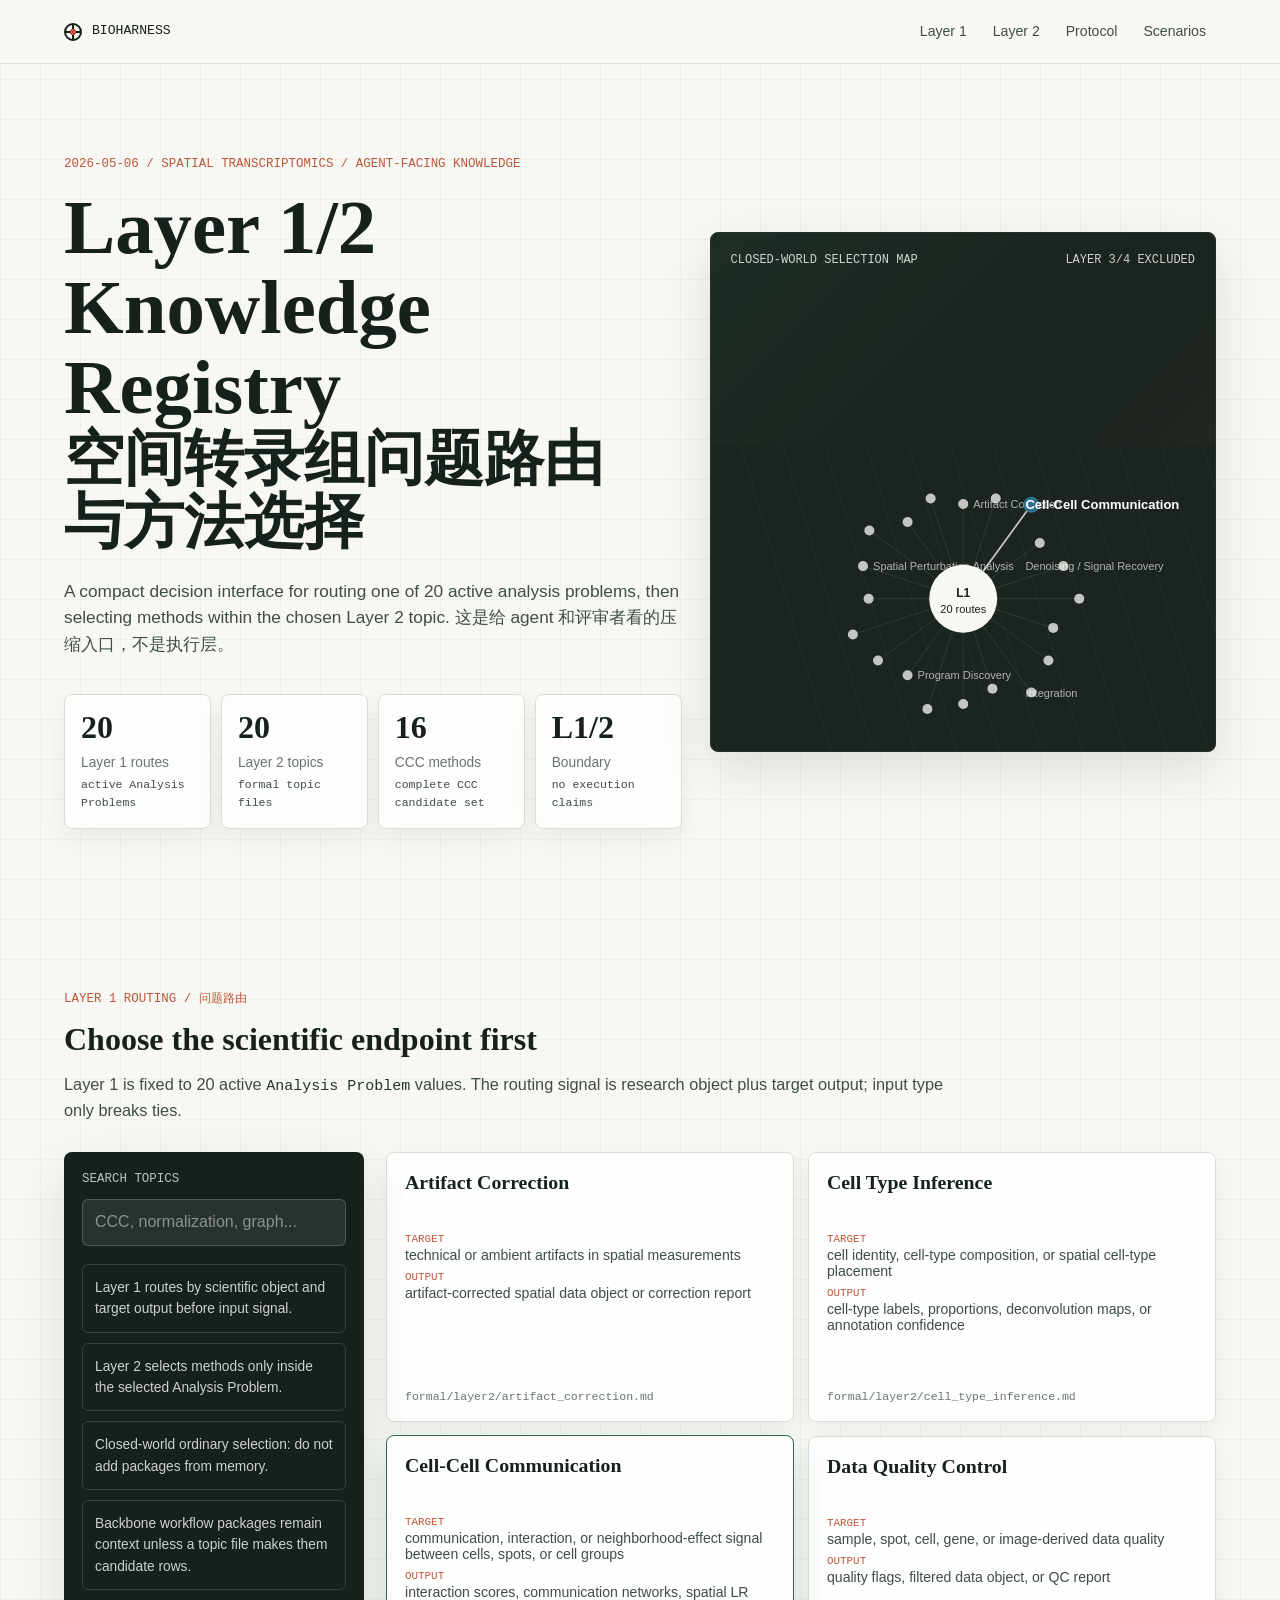
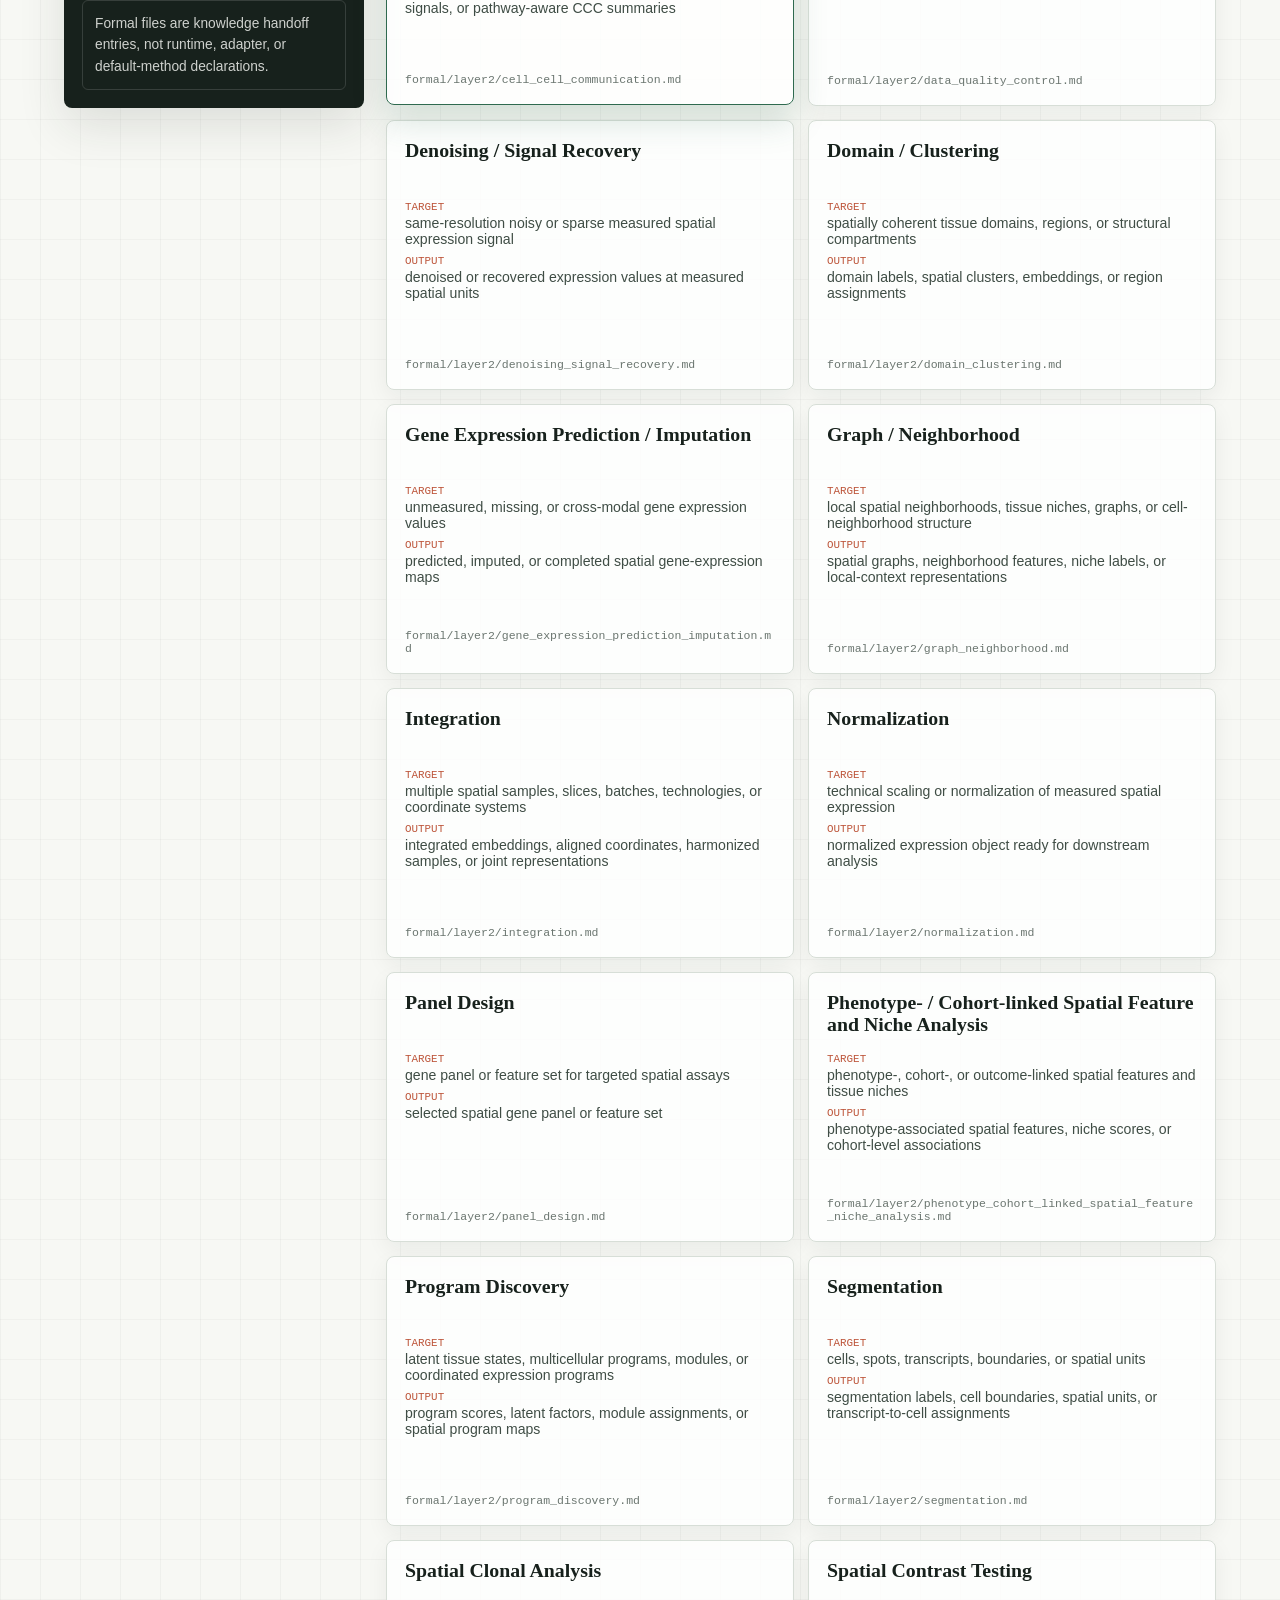
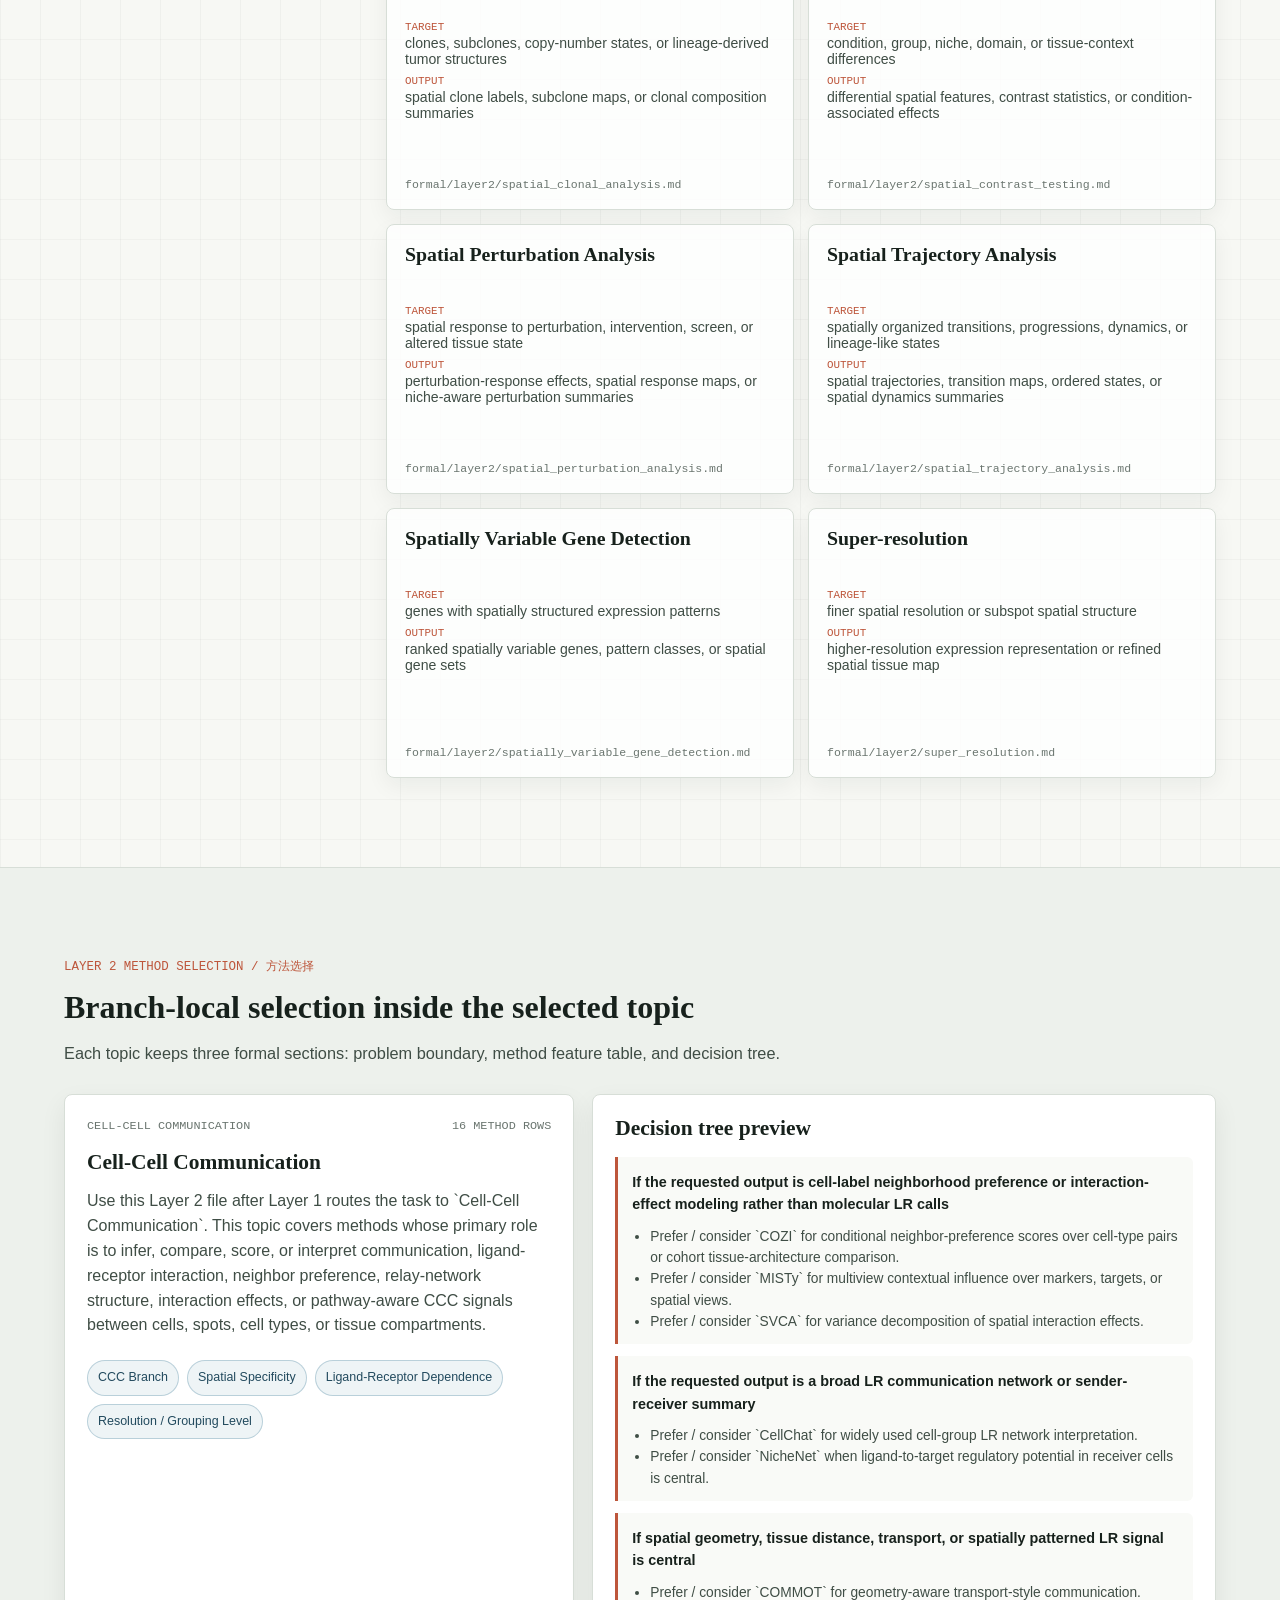
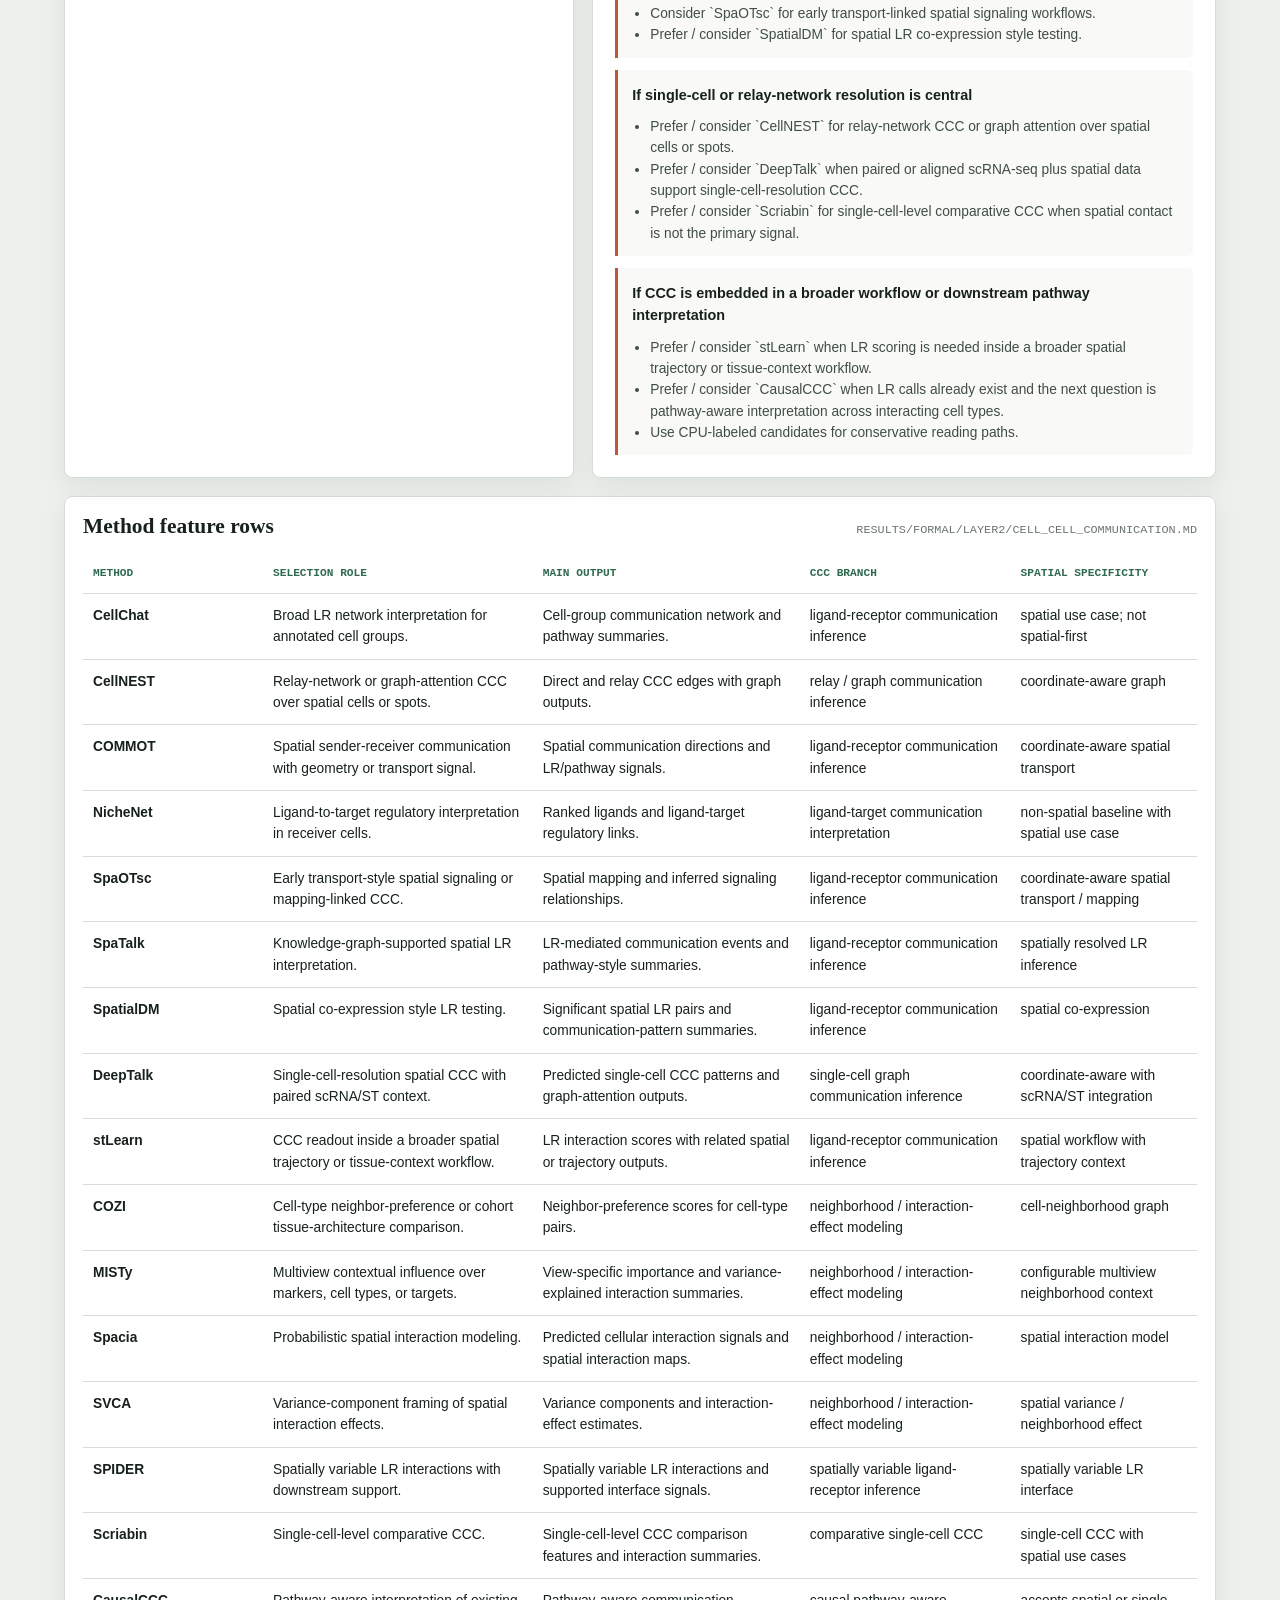
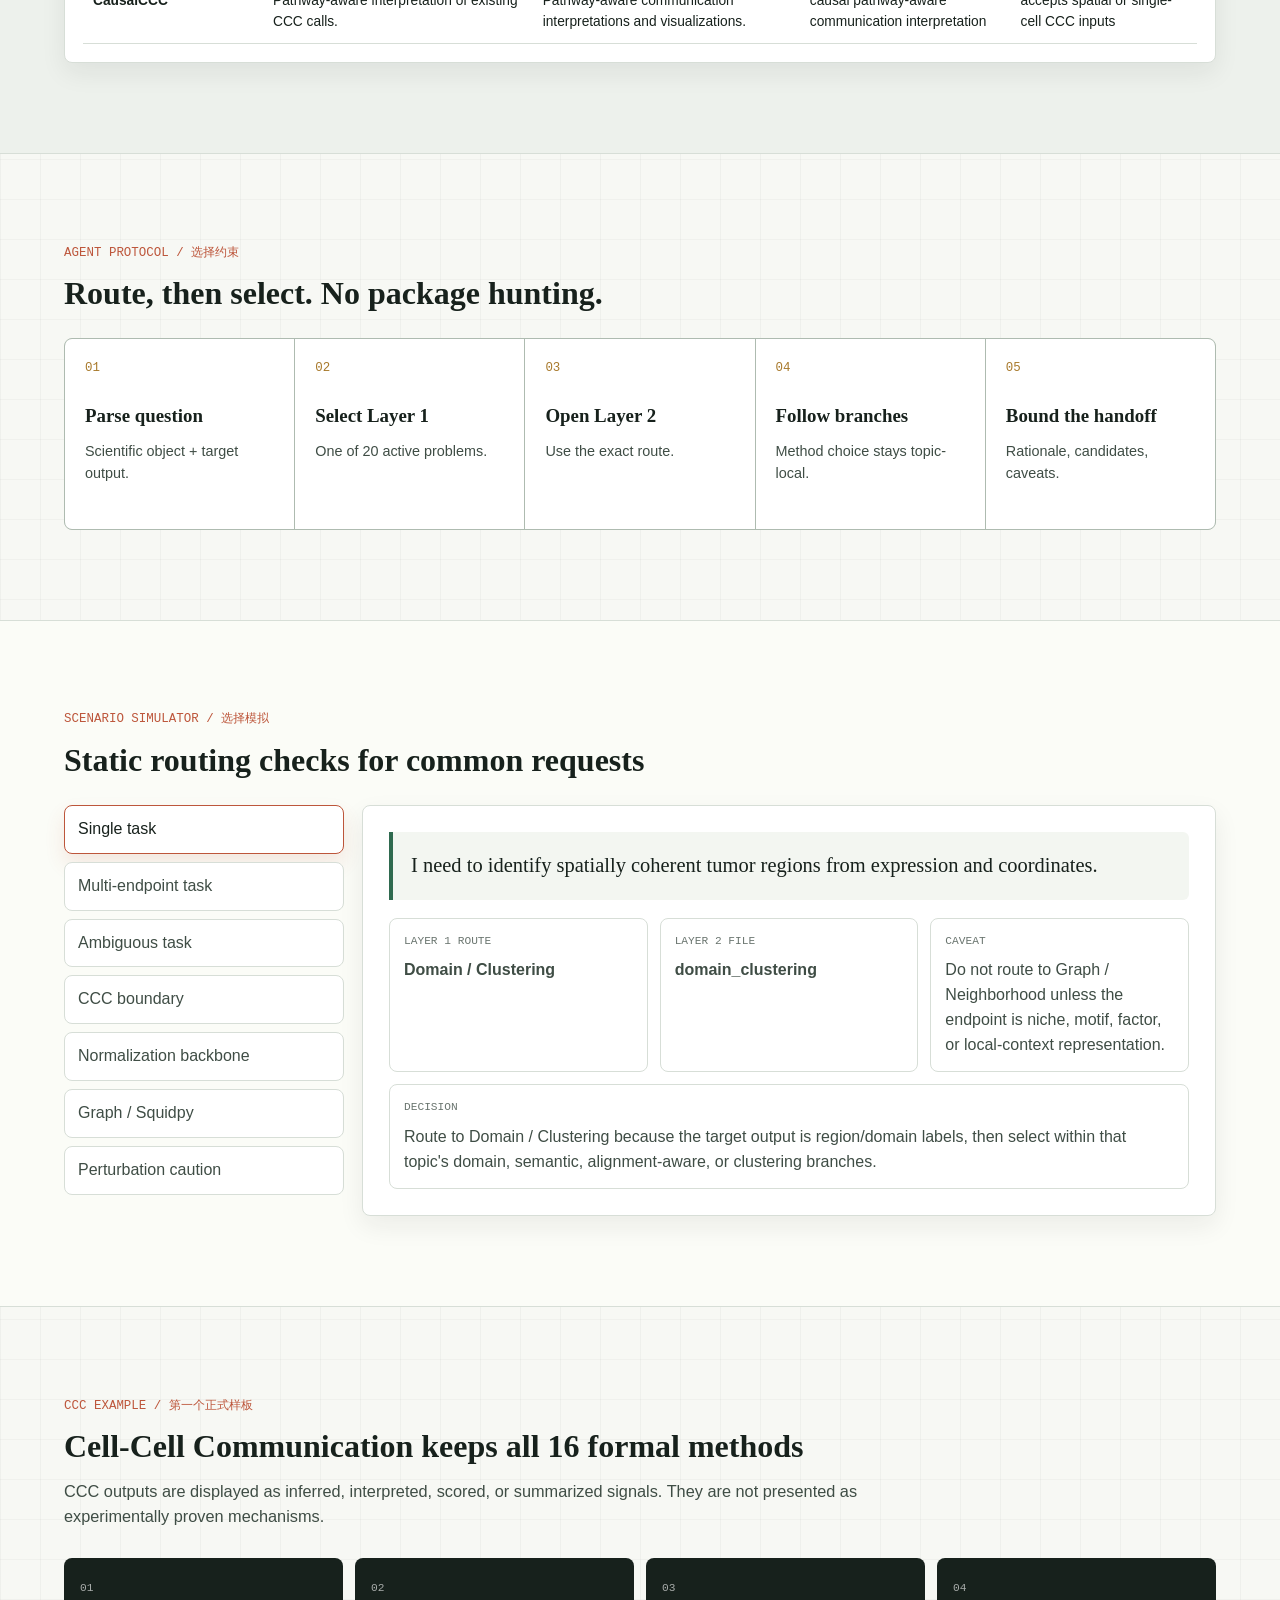
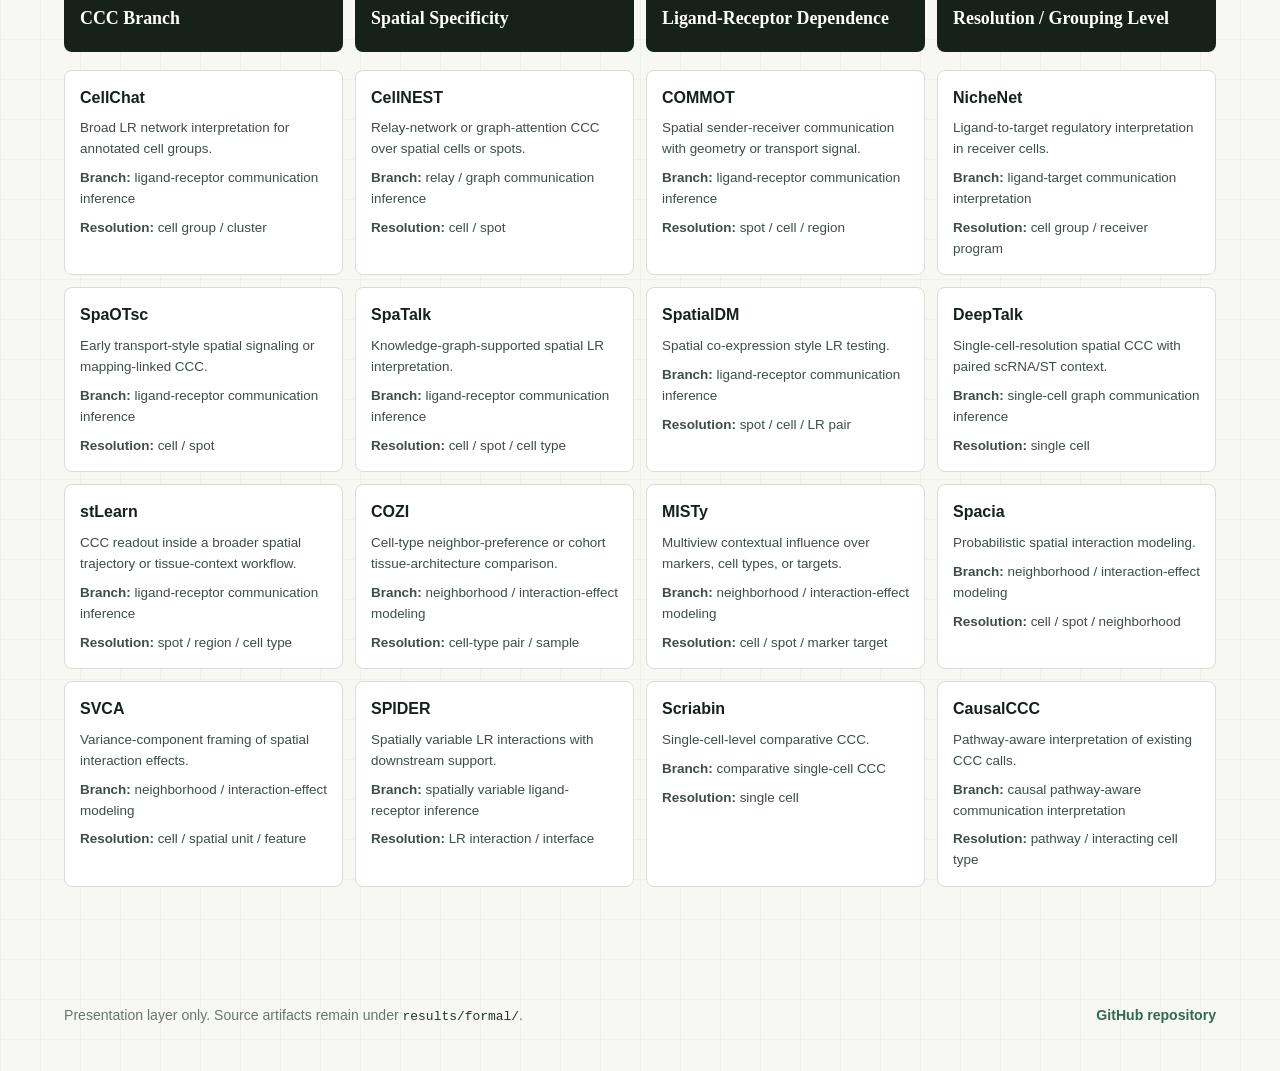
==== docs/layer1_2_showcase/index.html @ bb52ea84 "Add Layer 1/2 showcase site" ====
<!doctype html>
<html lang="en">
  <head>
    <meta charset="utf-8" />
    <meta name="viewport" content="width=device-width, initial-scale=1" />
    <title>BioHarness Layer 1/2 Knowledge Registry</title>
    <meta
      name="description"
      content="Boss-facing static showcase for the BioHarness Layer 1/2 spatial transcriptomics knowledge registry."
    />
    <link rel="stylesheet" href="assets/site.css" />
  </head>
  <body>
    <a class="skip-link" href="#registry">Skip to registry</a>

    <header class="topbar" aria-label="Site header">
      <div class="brand-lockup">
        <span class="brand-mark" aria-hidden="true"></span>
        <span>BioHarness</span>
      </div>
      <nav class="nav-links" aria-label="Page sections">
        <a href="#registry">Layer 1</a>
        <a href="#method-panel">Layer 2</a>
        <a href="#protocol">Protocol</a>
        <a href="#scenarios">Scenarios</a>
      </nav>
    </header>

    <main>
      <section class="overview" aria-labelledby="page-title">
        <div class="overview-copy">
          <p class="eyebrow">2026-05-06 / Spatial Transcriptomics / Agent-facing knowledge</p>
          <h1 id="page-title">
            <span class="title-en">Layer 1/2 Knowledge Registry</span>
            <span class="title-cn">
              <span>空间转录组问题路由</span>
              <span>与方法选择</span>
            </span>
          </h1>
          <p class="lede">
            A compact decision interface for routing one of 20 active analysis problems, then selecting
            methods within the chosen Layer 2 topic. 这是给 agent 和评审者看的压缩入口，不是执行层。
          </p>
          <div id="statusStrip" class="status-strip" aria-label="Registry status"></div>
        </div>
        <div class="atlas-field" aria-label="Registry atlas visual">
          <div class="atlas-caption">
            <span>Closed-world selection map</span>
            <span>Layer 3/4 excluded</span>
          </div>
          <canvas id="routeCanvas" width="760" height="460"></canvas>
        </div>
      </section>

      <section id="registry" class="registry-section" aria-labelledby="registry-title">
        <div class="section-heading">
          <p class="eyebrow">Layer 1 routing / 问题路由</p>
          <h2 id="registry-title">Choose the scientific endpoint first</h2>
          <p>
            Layer 1 is fixed to 20 active <code>Analysis Problem</code> values. The routing signal is
            research object plus target output; input type only breaks ties.
          </p>
        </div>

        <div class="registry-workbench">
          <aside class="tool-rail" aria-label="Registry controls">
            <label class="search-label" for="routeSearch">Search topics</label>
            <input id="routeSearch" type="search" autocomplete="off" placeholder="CCC, normalization, graph..." />
            <div id="principles" class="principle-stack" aria-label="Selection principles"></div>
          </aside>
          <div id="routeGrid" class="route-grid" aria-live="polite"></div>
        </div>
      </section>

      <section id="method-panel" class="method-section" aria-labelledby="method-title">
        <div class="section-heading">
          <p class="eyebrow">Layer 2 method selection / 方法选择</p>
          <h2 id="method-title">Branch-local selection inside the selected topic</h2>
          <p>
            Each topic keeps three formal sections: problem boundary, method feature table, and decision tree.
          </p>
        </div>

        <div class="method-layout">
          <article class="topic-sheet" aria-label="Selected topic details">
            <div class="topic-kicker">
              <span id="selectedRoute">Layer 1 route</span>
              <span id="selectedMethodCount">0 methods</span>
            </div>
            <h3 id="selectedTopicTitle">Loading registry</h3>
            <p id="selectedBoundary" class="topic-boundary"></p>
            <div id="selectedFields" class="field-pills" aria-label="Topic-specific selection fields"></div>
          </article>

          <article class="decision-sheet" aria-label="Decision tree preview">
            <h3>Decision tree preview</h3>
            <div id="decisionTree" class="decision-tree"></div>
          </article>
        </div>

        <div class="method-table-wrap" aria-label="Method table preview">
          <div class="table-title-row">
            <h3>Method feature rows</h3>
            <span id="methodTableNote">Compact formal rows</span>
          </div>
          <div id="methodTable" class="method-table"></div>
        </div>
      </section>

      <section id="protocol" class="protocol-section" aria-labelledby="protocol-title">
        <div class="section-heading">
          <p class="eyebrow">Agent protocol / 选择约束</p>
          <h2 id="protocol-title">Route, then select. No package hunting.</h2>
        </div>
        <div class="protocol-track" aria-label="Layer 1/2 workflow">
          <div class="protocol-step">
            <span>01</span>
            <strong>Parse question</strong>
            <p>Scientific object + target output.</p>
          </div>
          <div class="protocol-step">
            <span>02</span>
            <strong>Select Layer 1</strong>
            <p>One of 20 active problems.</p>
          </div>
          <div class="protocol-step">
            <span>03</span>
            <strong>Open Layer 2</strong>
            <p>Use the exact route.</p>
          </div>
          <div class="protocol-step">
            <span>04</span>
            <strong>Follow branches</strong>
            <p>Method choice stays topic-local.</p>
          </div>
          <div class="protocol-step">
            <span>05</span>
            <strong>Bound the handoff</strong>
            <p>Rationale, candidates, caveats.</p>
          </div>
        </div>
      </section>

      <section id="scenarios" class="scenario-section" aria-labelledby="scenario-title">
        <div class="section-heading">
          <p class="eyebrow">Scenario simulator / 选择模拟</p>
          <h2 id="scenario-title">Static routing checks for common requests</h2>
        </div>
        <div class="scenario-layout">
          <div id="scenarioTabs" class="scenario-tabs" role="tablist" aria-label="Scenario list"></div>
          <article id="scenarioPanel" class="scenario-panel" aria-live="polite"></article>
        </div>
      </section>

      <section class="ccc-section" aria-labelledby="ccc-title">
        <div class="section-heading">
          <p class="eyebrow">CCC example / 第一个正式样板</p>
          <h2 id="ccc-title">Cell-Cell Communication keeps all 16 formal methods</h2>
          <p id="cccSafeLanguage"></p>
        </div>
        <div id="cccFields" class="ccc-field-row" aria-label="CCC-specific fields"></div>
        <div id="cccMethods" class="ccc-method-grid" aria-label="CCC methods"></div>
      </section>

      <footer class="footer">
        <span>Presentation layer only. Source artifacts remain under <code>results/formal/</code>.</span>
        <a href="https://github.com/LenisLin/BioHarness-Toolchain-Results">GitHub repository</a>
      </footer>
    </main>

    <script src="assets/site.js" defer></script>
  </body>
</html>
---- docs/layer1_2_showcase/assets/site.css ----
:root {
  --paper: #f7f8f4;
  --panel: #ffffff;
  --panel-soft: #eef3ef;
  --ink: #17211c;
  --ink-soft: #3f4d45;
  --muted: #6a756f;
  --line: #d7ded7;
  --line-strong: #aebbb0;
  --moss: #2f6a4f;
  --river: #2f6f91;
  --oxide: #bd563b;
  --brass: #a8792b;
  --shadow: 0 18px 48px rgba(30, 38, 33, 0.12);
  --radius: 8px;
  --mono: "IBM Plex Mono", "SFMono-Regular", Consolas, monospace;
  --sans: "Aptos", "Avenir Next", "Segoe UI", sans-serif;
  --serif: "Iowan Old Style", "Charter", "Georgia", serif;
}

* {
  box-sizing: border-box;
  min-width: 0;
}

html {
  scroll-behavior: smooth;
}

body {
  margin: 0;
  color: var(--ink);
  background:
    linear-gradient(90deg, rgba(23, 33, 28, 0.035) 1px, transparent 1px) 0 0 / 40px 40px,
    linear-gradient(0deg, rgba(23, 33, 28, 0.03) 1px, transparent 1px) 0 0 / 40px 40px,
    var(--paper);
  font-family: var(--sans);
  line-height: 1.55;
  overflow-x: hidden;
}

a {
  color: inherit;
}

canvas {
  max-width: 100%;
}

code {
  font-family: var(--mono);
  font-size: 0.92em;
  color: #223329;
}

.skip-link {
  position: fixed;
  left: 16px;
  top: -48px;
  z-index: 100;
  background: var(--ink);
  color: #fff;
  padding: 10px 14px;
  border-radius: var(--radius);
  transition: top 160ms ease;
}

.skip-link:focus {
  top: 14px;
}

.topbar {
  position: sticky;
  top: 0;
  z-index: 20;
  min-height: 64px;
  display: flex;
  align-items: center;
  justify-content: space-between;
  gap: 24px;
  padding: 12px clamp(20px, 5vw, 72px);
  background: rgba(247, 248, 244, 0.88);
  border-bottom: 1px solid rgba(23, 33, 28, 0.1);
  backdrop-filter: blur(18px);
}

.brand-lockup {
  display: flex;
  align-items: center;
  gap: 10px;
  font-family: var(--mono);
  font-size: 0.82rem;
  text-transform: uppercase;
}

.brand-mark {
  width: 18px;
  height: 18px;
  display: inline-block;
  border: 2px solid var(--ink);
  border-radius: 50%;
  background:
    radial-gradient(circle at 50% 50%, var(--oxide) 0 3px, transparent 3px),
    linear-gradient(90deg, transparent 0 46%, var(--ink) 46% 54%, transparent 54%),
    linear-gradient(0deg, transparent 0 46%, var(--ink) 46% 54%, transparent 54%);
}

.nav-links {
  display: flex;
  align-items: center;
  gap: 6px;
  flex-wrap: wrap;
}

.nav-links a {
  padding: 8px 10px;
  border-radius: 999px;
  text-decoration: none;
  color: var(--ink-soft);
  font-size: 0.88rem;
}

.nav-links a:hover,
.nav-links a:focus-visible {
  color: var(--ink);
  background: var(--panel-soft);
  outline: none;
}

main {
  width: min(1440px, 100%);
  margin: 0 auto;
}

.overview {
  min-height: calc(100vh - 64px);
  display: grid;
  grid-template-columns: minmax(0, 1fr) minmax(360px, 0.82fr);
  align-items: stretch;
  gap: 28px;
  padding: clamp(32px, 6vw, 76px) clamp(20px, 5vw, 72px) clamp(24px, 5vw, 56px);
}

.overview-copy {
  display: flex;
  flex-direction: column;
  justify-content: center;
  min-width: 0;
}

.eyebrow {
  margin: 0 0 14px;
  color: var(--oxide);
  font-family: var(--mono);
  font-size: 0.78rem;
  text-transform: uppercase;
}

h1,
h2,
h3 {
  margin: 0;
  line-height: 1.04;
}

h1 {
  max-width: 980px;
  font-family: var(--serif);
  font-weight: 680;
  font-size: clamp(2.45rem, 4.8rem, 5.35rem);
  overflow-wrap: anywhere;
}

.title-en,
.title-cn {
  display: block;
}

.title-cn {
  font-family: var(--sans);
  font-size: 0.78em;
  font-weight: 760;
  line-height: 1.05;
}

.title-cn span {
  display: block;
}

h2 {
  font-family: var(--serif);
  font-size: clamp(2rem, 2rem, 2.65rem);
  font-weight: 650;
}

h3 {
  font-family: var(--serif);
  font-size: 1.34rem;
  font-weight: 650;
}

.lede {
  max-width: 840px;
  margin: 24px 0 0;
  color: var(--ink-soft);
  font-size: 1.08rem;
  overflow-wrap: break-word;
}

.status-strip {
  display: grid;
  grid-template-columns: repeat(4, minmax(120px, 1fr));
  gap: 10px;
  margin-top: 36px;
  max-width: 920px;
}

.status-cell {
  min-height: 108px;
  padding: 16px;
  background: rgba(255, 255, 255, 0.78);
  border: 1px solid var(--line);
  border-radius: var(--radius);
  box-shadow: 0 10px 24px rgba(23, 33, 28, 0.06);
}

.status-cell strong {
  display: block;
  color: var(--ink);
  font-family: var(--serif);
  font-size: 2rem;
  line-height: 1;
}

.status-cell span {
  display: block;
  margin-top: 9px;
  color: var(--muted);
  font-size: 0.86rem;
}

.status-cell small {
  display: block;
  margin-top: 3px;
  color: var(--ink-soft);
  font-family: var(--mono);
  font-size: 0.72rem;
}

.atlas-field {
  align-self: center;
  min-width: 0;
  min-height: 520px;
  display: flex;
  flex-direction: column;
  justify-content: space-between;
  background:
    linear-gradient(135deg, rgba(47, 106, 79, 0.13), transparent 42%),
    linear-gradient(315deg, rgba(189, 86, 59, 0.12), transparent 44%),
    #1c241f;
  border: 1px solid #243329;
  border-radius: var(--radius);
  box-shadow: var(--shadow);
  overflow: hidden;
}

.atlas-caption {
  display: flex;
  justify-content: space-between;
  gap: 18px;
  padding: 18px 20px 0;
  color: rgba(247, 248, 244, 0.82);
  font-family: var(--mono);
  font-size: 0.75rem;
  text-transform: uppercase;
}

#routeCanvas {
  display: block;
  width: 100%;
  height: auto;
  aspect-ratio: 760 / 460;
}

.registry-section,
.method-section,
.protocol-section,
.scenario-section,
.ccc-section {
  padding: clamp(48px, 7vw, 90px) clamp(20px, 5vw, 72px);
}

.section-heading {
  max-width: 900px;
  margin-bottom: 28px;
}

.section-heading p:last-child {
  margin: 16px 0 0;
  color: var(--ink-soft);
  font-size: 1.02rem;
}

.registry-workbench {
  display: grid;
  grid-template-columns: 300px minmax(0, 1fr);
  gap: 22px;
  align-items: start;
}

.tool-rail {
  position: sticky;
  top: 86px;
  min-width: 0;
  padding: 18px;
  background: #17211c;
  color: #f7f8f4;
  border-radius: var(--radius);
  box-shadow: var(--shadow);
}

.search-label {
  display: block;
  margin-bottom: 10px;
  font-family: var(--mono);
  font-size: 0.78rem;
  text-transform: uppercase;
  color: rgba(247, 248, 244, 0.74);
}

#routeSearch {
  width: 100%;
  min-height: 44px;
  padding: 10px 12px;
  border: 1px solid rgba(247, 248, 244, 0.2);
  border-radius: 6px;
  background: rgba(255, 255, 255, 0.08);
  color: #fff;
  font: inherit;
}

#routeSearch::placeholder {
  color: rgba(247, 248, 244, 0.48);
}

.principle-stack {
  display: grid;
  gap: 10px;
  margin-top: 18px;
}

.principle {
  padding: 12px;
  border: 1px solid rgba(247, 248, 244, 0.14);
  border-radius: 6px;
  color: rgba(247, 248, 244, 0.82);
  font-size: 0.86rem;
}

.route-grid {
  display: grid;
  grid-template-columns: repeat(2, minmax(0, 1fr));
  gap: 14px;
}

.route-card {
  min-height: 270px;
  display: flex;
  flex-direction: column;
  gap: 13px;
  padding: 18px;
  text-align: left;
  color: var(--ink);
  background: rgba(255, 255, 255, 0.82);
  border: 1px solid var(--line);
  border-radius: var(--radius);
  box-shadow: 0 8px 22px rgba(23, 33, 28, 0.06);
  cursor: pointer;
}

.route-card:hover,
.route-card:focus-visible,
.route-card.is-active {
  border-color: var(--moss);
  box-shadow: 0 16px 34px rgba(47, 106, 79, 0.18);
  outline: none;
  transform: translateY(-1px);
}

.route-card .card-title {
  display: block;
  min-height: 3.1rem;
  font-family: var(--serif);
  font-size: 1.24rem;
  font-weight: 650;
  line-height: 1.12;
}

.route-meta {
  display: grid;
  gap: 8px;
}

.route-meta > span {
  display: block;
  margin: 0;
  color: var(--ink-soft);
  font-size: 0.88rem;
}

.route-meta > span > span {
  display: block;
  margin-bottom: 2px;
  color: var(--oxide);
  font-family: var(--mono);
  font-size: 0.68rem;
  text-transform: uppercase;
}

.route-path {
  margin-top: auto;
  color: var(--muted);
  font-family: var(--mono);
  font-size: 0.72rem;
  overflow-wrap: anywhere;
}

.method-section {
  background: #edf1ec;
  border-top: 1px solid var(--line);
  border-bottom: 1px solid var(--line);
}

.method-layout {
  display: grid;
  grid-template-columns: minmax(0, 0.9fr) minmax(0, 1.1fr);
  gap: 18px;
}

.topic-sheet,
.decision-sheet,
.method-table-wrap,
.scenario-panel {
  background: var(--panel);
  border: 1px solid var(--line);
  border-radius: var(--radius);
  box-shadow: 0 10px 26px rgba(23, 33, 28, 0.07);
}

.topic-sheet,
.decision-sheet {
  min-height: 360px;
  padding: 22px;
}

.topic-kicker {
  display: flex;
  justify-content: space-between;
  gap: 12px;
  margin-bottom: 16px;
  color: var(--muted);
  font-family: var(--mono);
  font-size: 0.74rem;
  text-transform: uppercase;
}

.topic-boundary {
  margin: 16px 0 0;
  color: var(--ink-soft);
}

.field-pills {
  display: flex;
  flex-wrap: wrap;
  gap: 8px;
  margin-top: 22px;
}

.field-pill {
  padding: 7px 10px;
  border: 1px solid rgba(47, 111, 145, 0.28);
  border-radius: 999px;
  color: #224a5e;
  background: rgba(47, 111, 145, 0.08);
  font-size: 0.78rem;
}

.decision-tree {
  display: grid;
  gap: 12px;
  margin-top: 18px;
}

.branch {
  padding: 14px 14px 12px;
  border-left: 3px solid var(--oxide);
  background: #f9faf7;
  border-radius: 0 6px 6px 0;
}

.branch strong {
  display: block;
  font-size: 0.9rem;
}

.branch ul {
  margin: 10px 0 0;
  padding-left: 18px;
  color: var(--ink-soft);
  font-size: 0.86rem;
}

.method-table-wrap {
  margin-top: 18px;
  padding: 18px;
}

.table-title-row {
  display: flex;
  align-items: baseline;
  justify-content: space-between;
  gap: 14px;
  margin-bottom: 14px;
}

.table-title-row span {
  color: var(--muted);
  font-family: var(--mono);
  font-size: 0.74rem;
  text-transform: uppercase;
}

.method-table {
  width: 100%;
  overflow-x: auto;
}

.method-table table {
  width: 100%;
  min-width: 760px;
  border-collapse: collapse;
}

.method-table th,
.method-table td {
  padding: 11px 10px;
  border-bottom: 1px solid var(--line);
  text-align: left;
  vertical-align: top;
  font-size: 0.86rem;
}

.method-table th {
  color: var(--moss);
  font-family: var(--mono);
  font-size: 0.7rem;
  text-transform: uppercase;
}

.method-table td:first-child {
  width: 180px;
  color: var(--ink);
  font-weight: 700;
}

.protocol-track {
  display: grid;
  grid-template-columns: repeat(5, minmax(0, 1fr));
  gap: 1px;
  border: 1px solid var(--line-strong);
  background: var(--line-strong);
  border-radius: var(--radius);
  overflow: hidden;
}

.protocol-step {
  min-height: 190px;
  padding: 20px;
  background: var(--panel);
}

.protocol-step span {
  display: block;
  color: var(--brass);
  font-family: var(--mono);
  font-size: 0.78rem;
}

.protocol-step strong {
  display: block;
  margin-top: 22px;
  font-family: var(--serif);
  font-size: 1.18rem;
}

.protocol-step p {
  margin: 10px 0 0;
  color: var(--ink-soft);
  font-size: 0.9rem;
}

.scenario-section {
  background: #fbfcf7;
  border-top: 1px solid var(--line);
  border-bottom: 1px solid var(--line);
}

.scenario-layout {
  display: grid;
  grid-template-columns: 280px minmax(0, 1fr);
  gap: 18px;
}

.scenario-tabs {
  display: grid;
  gap: 8px;
  align-content: start;
}

.scenario-tab {
  min-height: 48px;
  padding: 11px 13px;
  text-align: left;
  color: var(--ink-soft);
  background: var(--panel);
  border: 1px solid var(--line);
  border-radius: var(--radius);
  font: inherit;
  cursor: pointer;
}

.scenario-tab:hover,
.scenario-tab:focus-visible,
.scenario-tab.is-active {
  color: var(--ink);
  border-color: var(--oxide);
  outline: none;
  box-shadow: 0 10px 20px rgba(189, 86, 59, 0.12);
}

.scenario-panel {
  min-height: 392px;
  padding: 26px;
}

.scenario-panel blockquote {
  margin: 0;
  padding: 18px;
  color: var(--ink);
  background: #f3f6f1;
  border-left: 4px solid var(--moss);
  border-radius: 0 6px 6px 0;
  font-family: var(--serif);
  font-size: 1.28rem;
}

.scenario-grid {
  display: grid;
  grid-template-columns: repeat(3, minmax(0, 1fr));
  gap: 12px;
  margin-top: 18px;
}

.scenario-cell {
  padding: 14px;
  border: 1px solid var(--line);
  border-radius: var(--radius);
}

.scenario-cell span {
  display: block;
  color: var(--muted);
  font-family: var(--mono);
  font-size: 0.7rem;
  text-transform: uppercase;
}

.scenario-cell strong,
.scenario-cell p {
  display: block;
  margin: 8px 0 0;
  color: var(--ink-soft);
}

.scenario-decision {
  margin-top: 12px;
}

.ccc-field-row {
  display: grid;
  grid-template-columns: repeat(4, minmax(0, 1fr));
  gap: 12px;
  margin-bottom: 18px;
}

.ccc-field {
  min-height: 94px;
  padding: 16px;
  color: #fff;
  background: #17211c;
  border-radius: var(--radius);
}

.ccc-field span {
  color: rgba(255, 255, 255, 0.62);
  font-family: var(--mono);
  font-size: 0.7rem;
  text-transform: uppercase;
}

.ccc-field strong {
  display: block;
  margin-top: 10px;
  font-family: var(--serif);
  font-size: 1.12rem;
  line-height: 1.12;
}

.ccc-method-grid {
  display: grid;
  grid-template-columns: repeat(4, minmax(0, 1fr));
  gap: 12px;
}

.ccc-method {
  min-height: 172px;
  padding: 15px;
  background: var(--panel);
  border: 1px solid var(--line);
  border-radius: var(--radius);
}

.ccc-method strong {
  display: block;
  font-size: 1rem;
}

.ccc-method p {
  margin: 8px 0 0;
  color: var(--ink-soft);
  font-size: 0.84rem;
}

.footer {
  display: flex;
  justify-content: space-between;
  gap: 16px;
  padding: 28px clamp(20px, 5vw, 72px) 46px;
  color: var(--muted);
  font-size: 0.88rem;
}

.footer a {
  color: var(--moss);
  font-weight: 700;
  text-decoration: none;
}

@media (max-width: 1180px) {
  .overview,
  .registry-workbench,
  .method-layout,
  .scenario-layout {
    grid-template-columns: minmax(0, 1fr);
  }

  .atlas-field {
    min-height: 420px;
  }

  .tool-rail {
    position: static;
  }

  .route-grid,
  .ccc-method-grid {
    grid-template-columns: repeat(2, minmax(0, 1fr));
  }

  .protocol-track,
  .ccc-field-row {
    grid-template-columns: repeat(2, minmax(0, 1fr));
  }
}

@media (max-width: 760px) {
  .topbar,
  .footer {
    align-items: flex-start;
    flex-direction: column;
  }

  .overview {
    min-height: auto;
  }

  .overview-copy,
  .atlas-field {
    width: 100%;
    max-width: calc(100vw - 48px);
  }

  .eyebrow {
    overflow-wrap: anywhere;
  }

  h1 {
    font-size: 2.12rem;
    line-height: 1.08;
  }

  .title-cn {
    font-size: 1.82rem;
  }

  h2 {
    font-size: 2rem;
  }

  .status-strip,
  .route-grid,
  .protocol-track,
  .scenario-grid,
  .ccc-field-row,
  .ccc-method-grid {
    grid-template-columns: 1fr;
  }

  .atlas-field {
    min-height: 300px;
  }

  .atlas-caption {
    font-size: 0.64rem;
  }

  .route-card {
    min-height: 0;
  }

  .topic-kicker,
  .table-title-row {
    flex-direction: column;
    align-items: flex-start;
  }
}
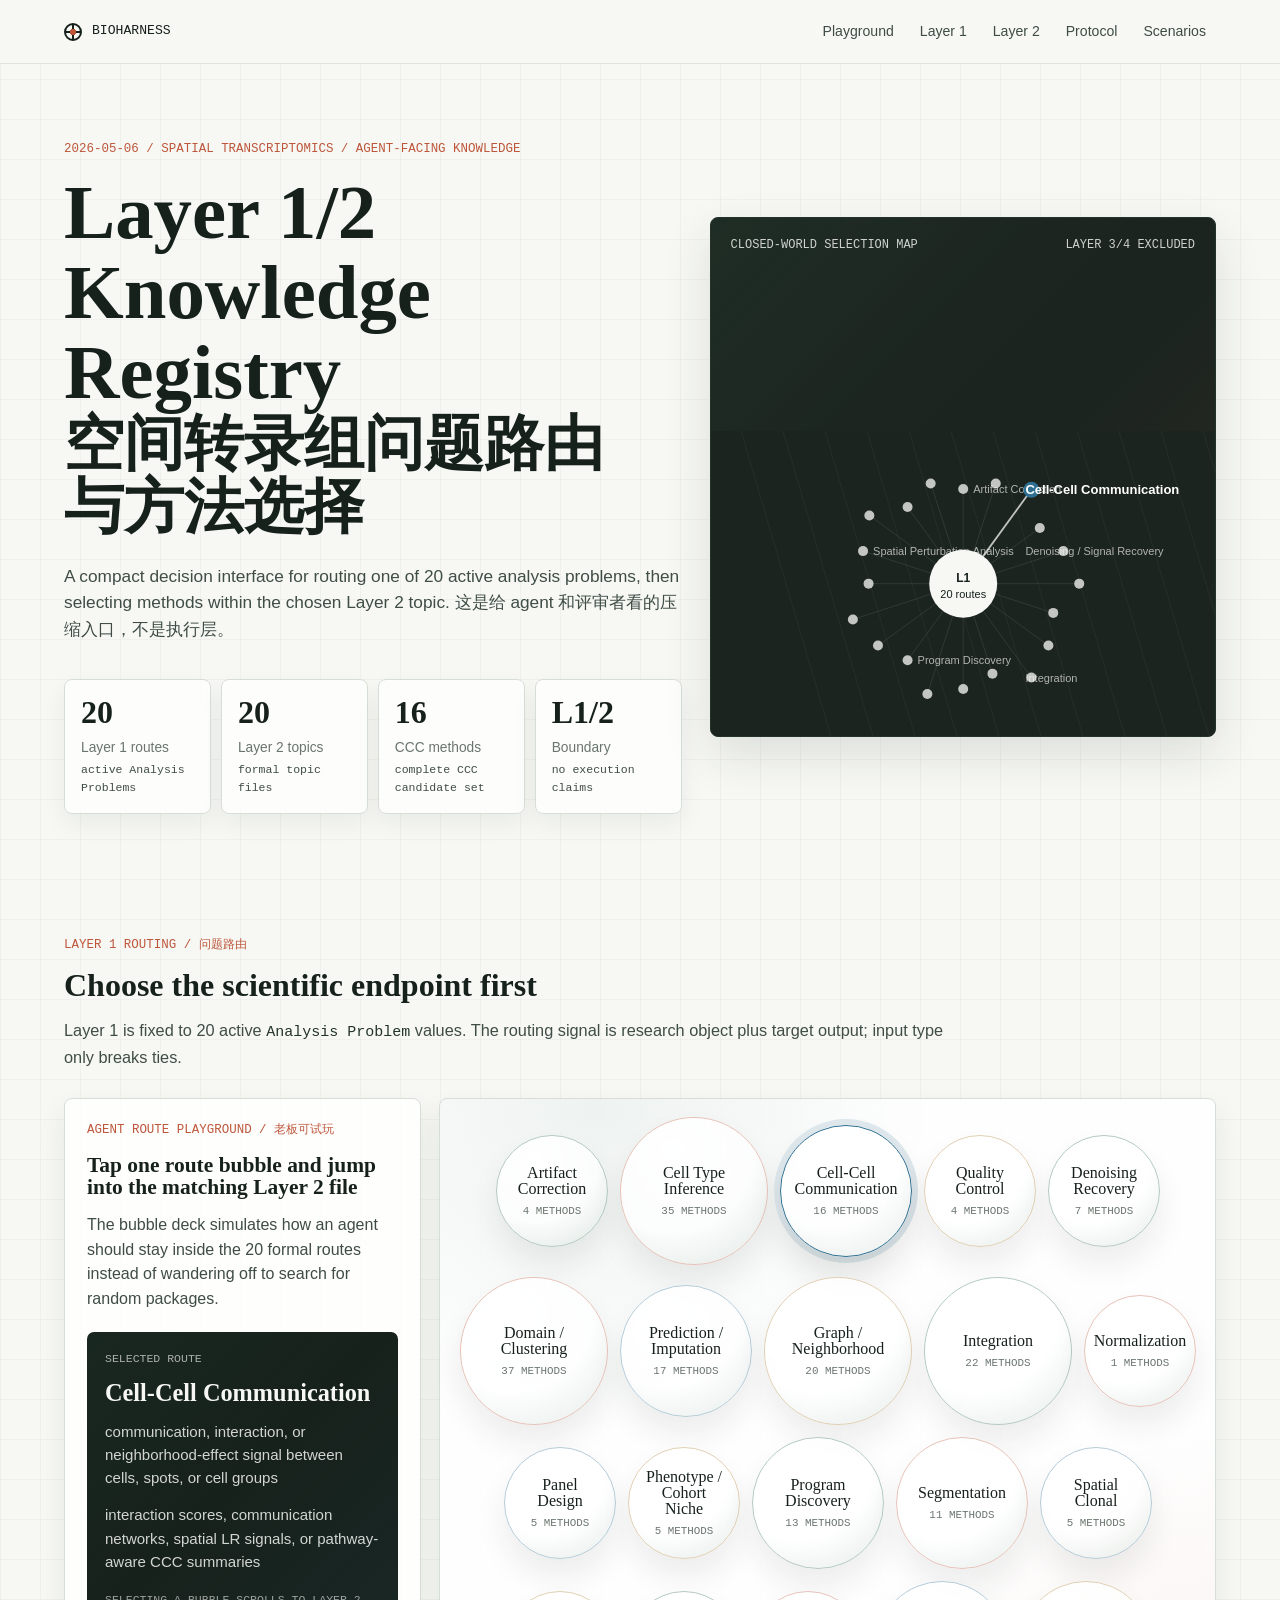
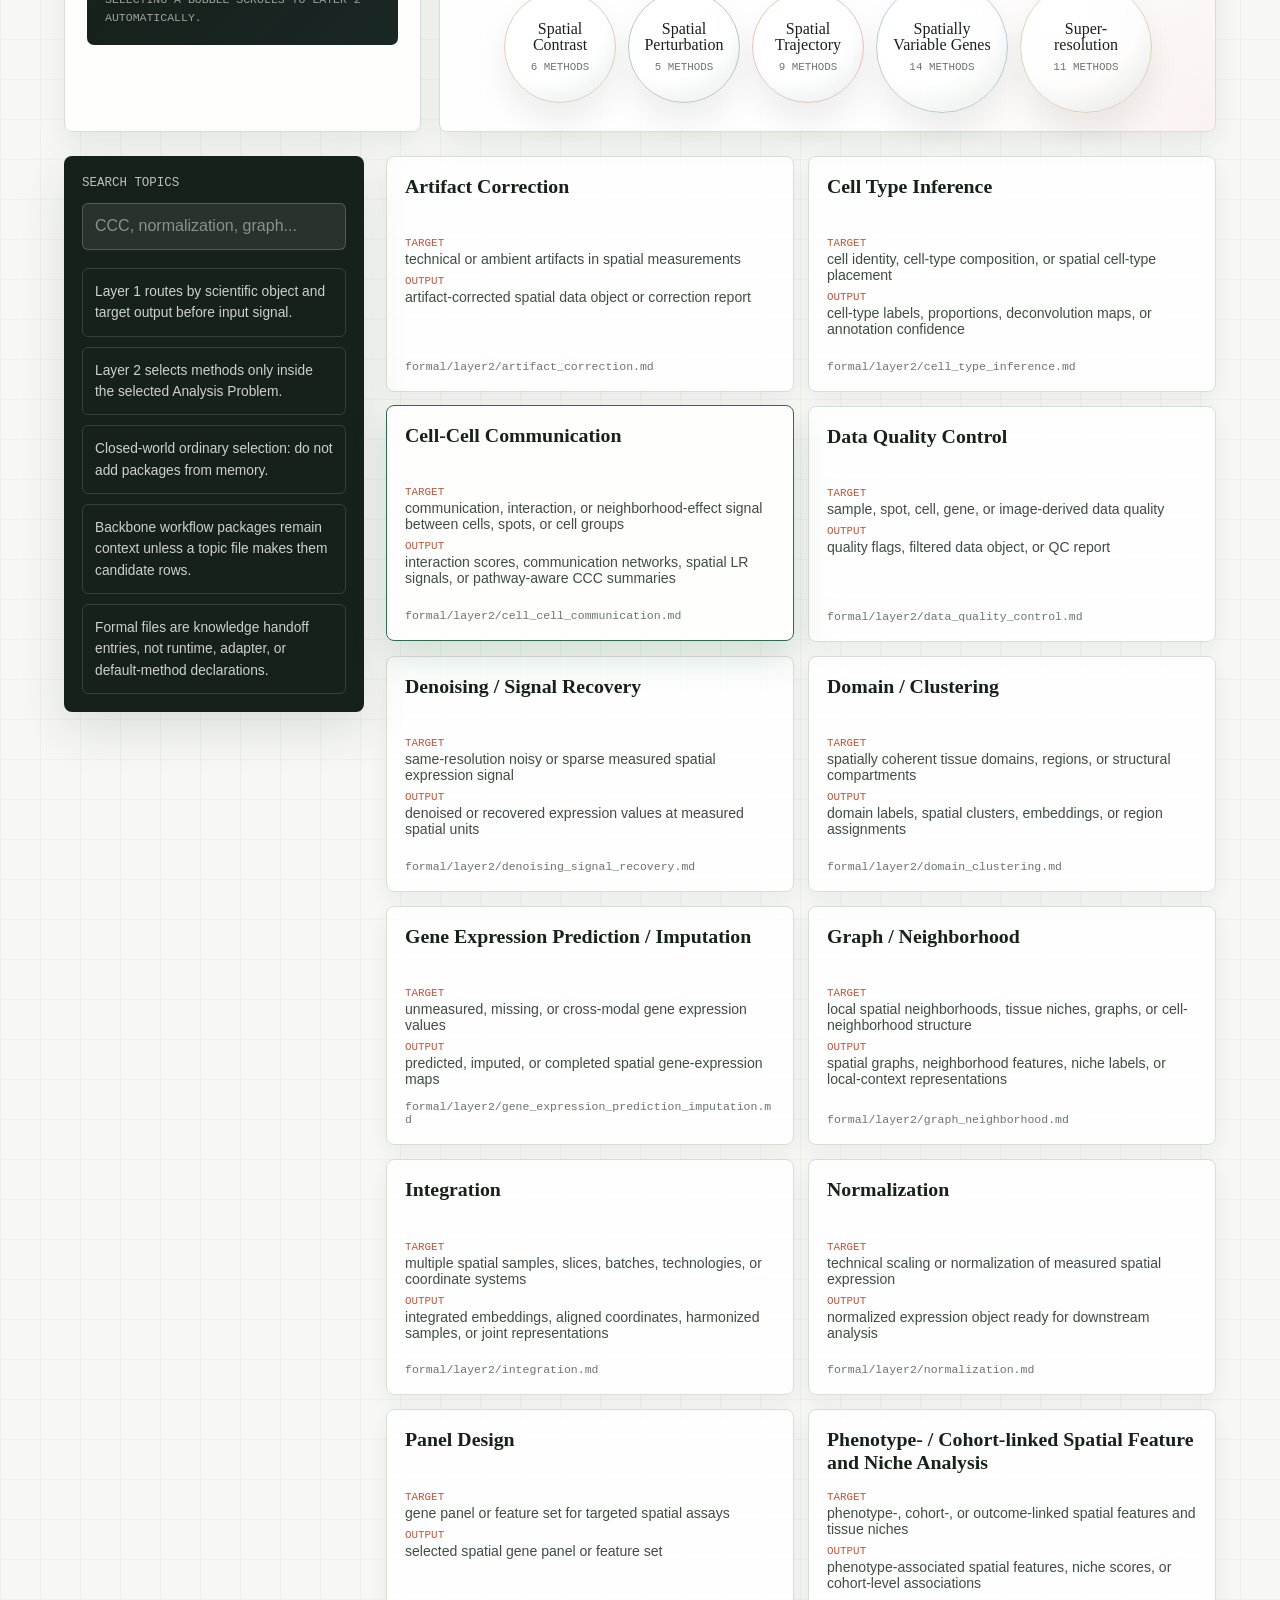
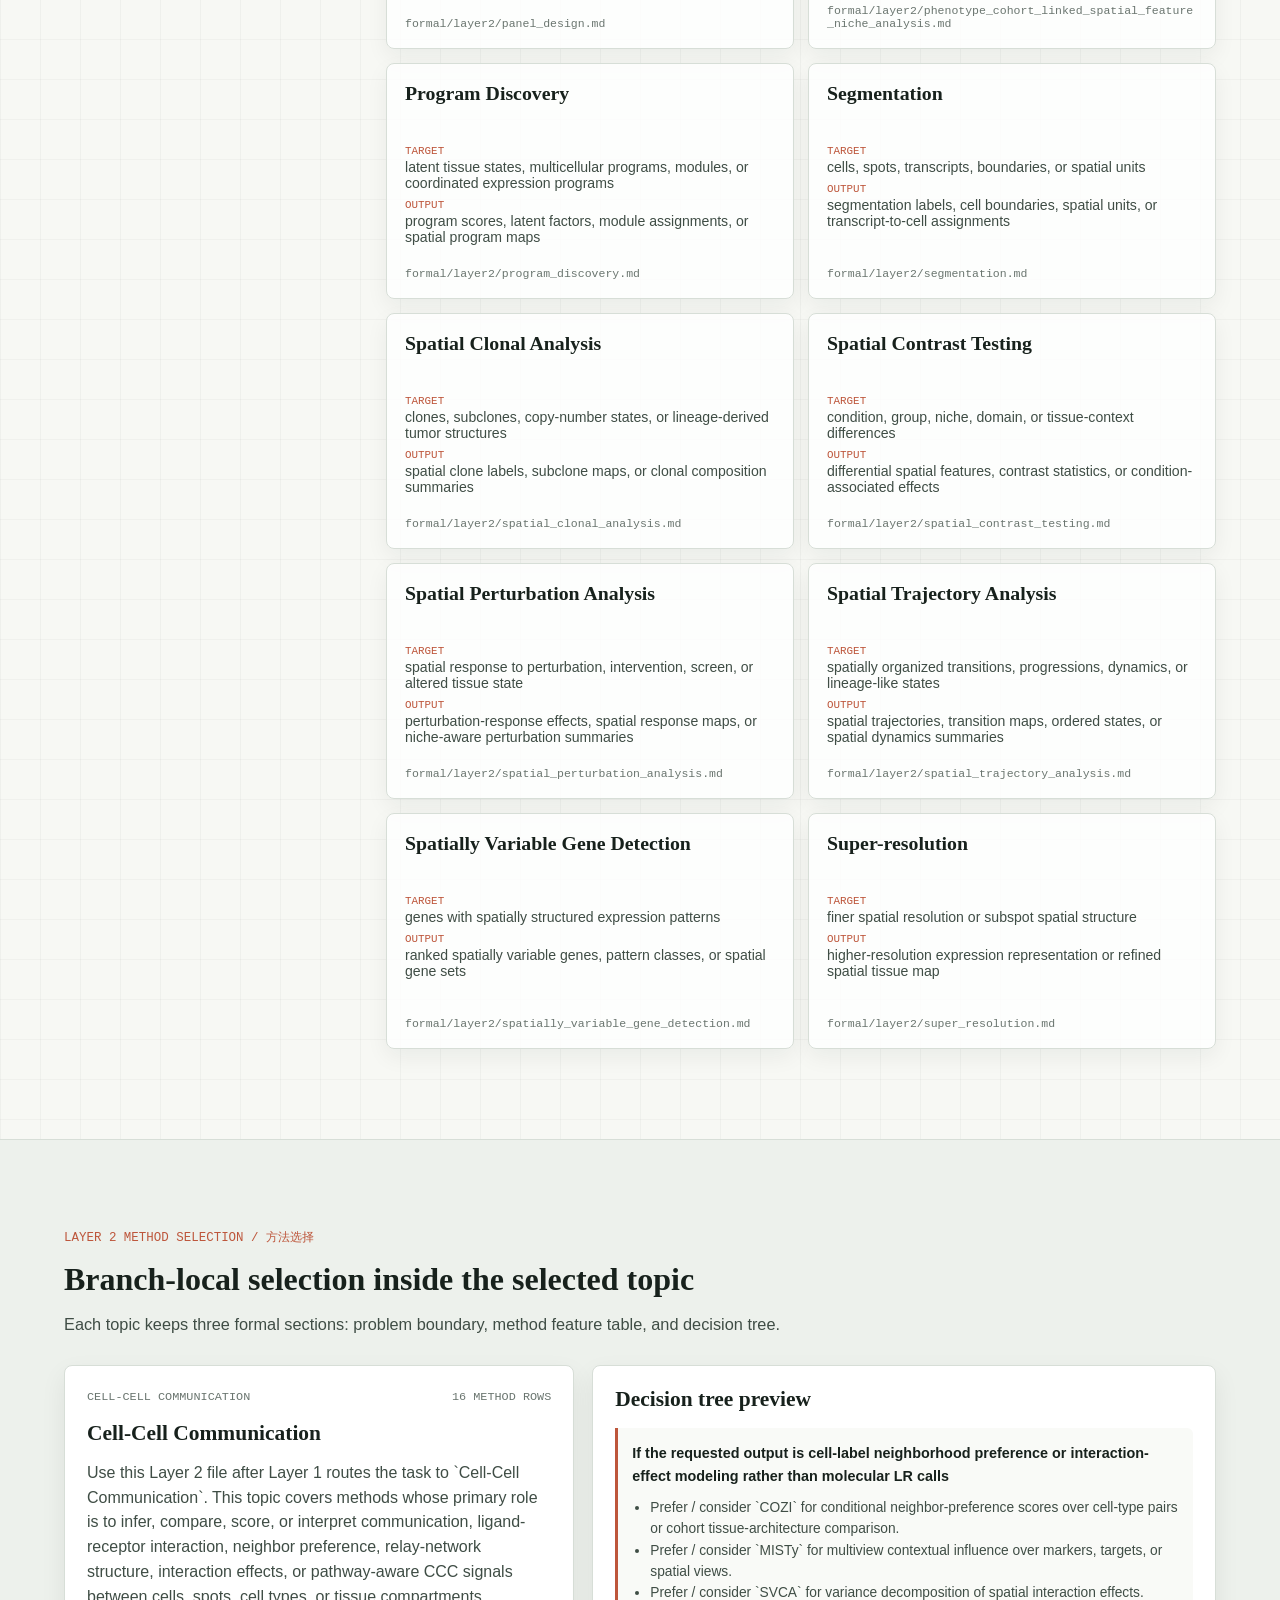
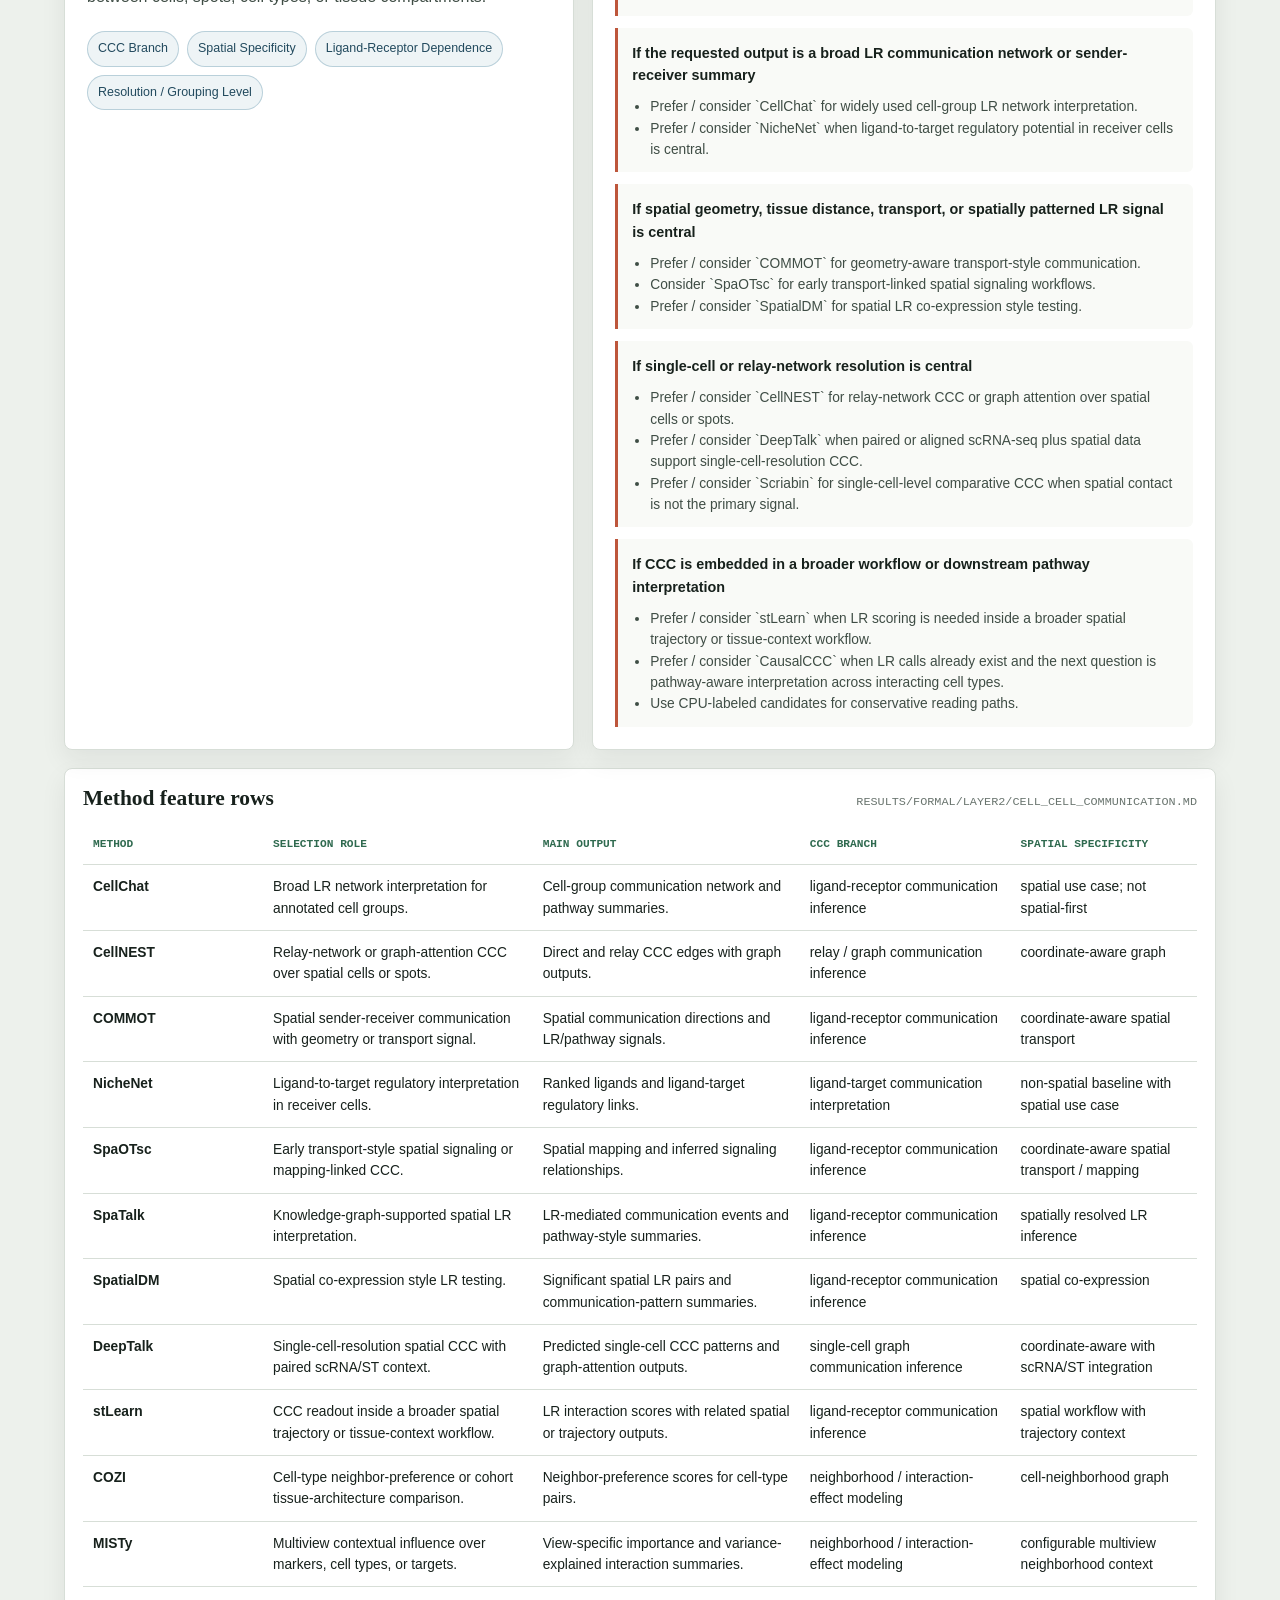
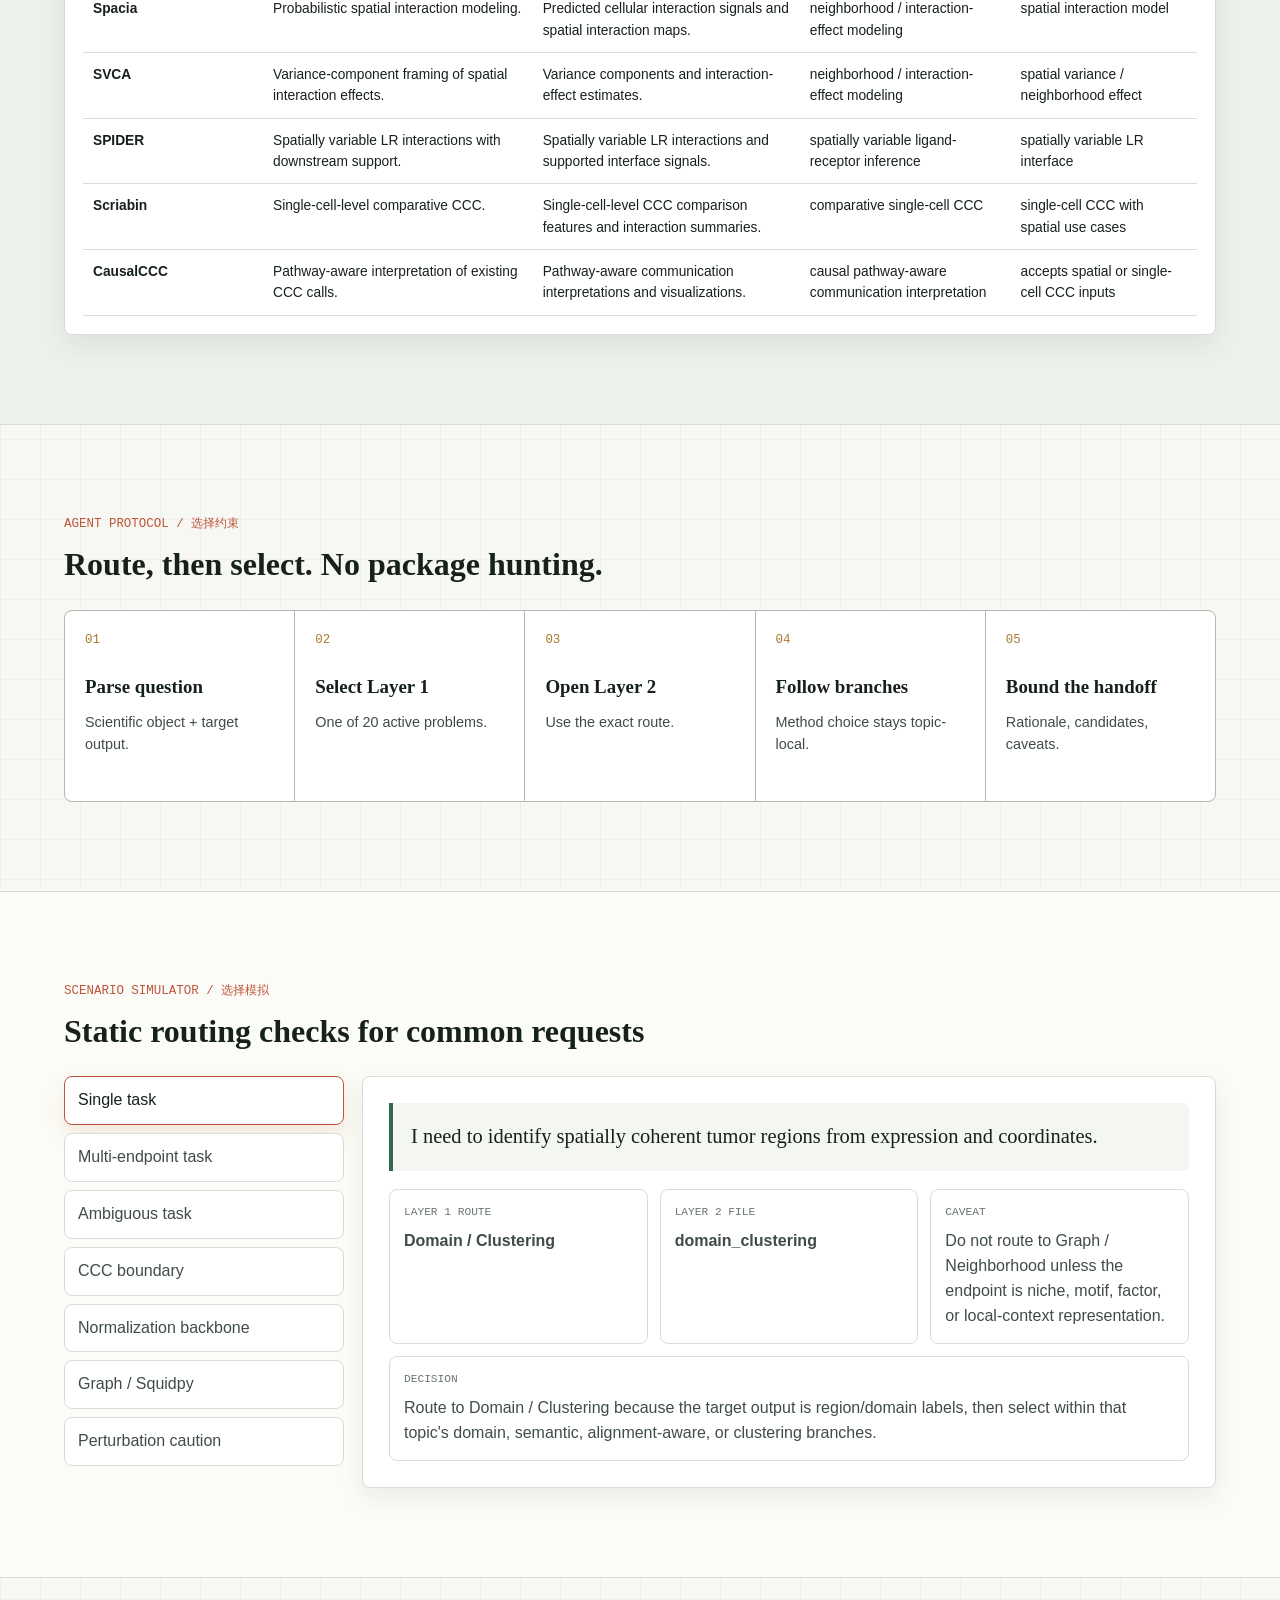
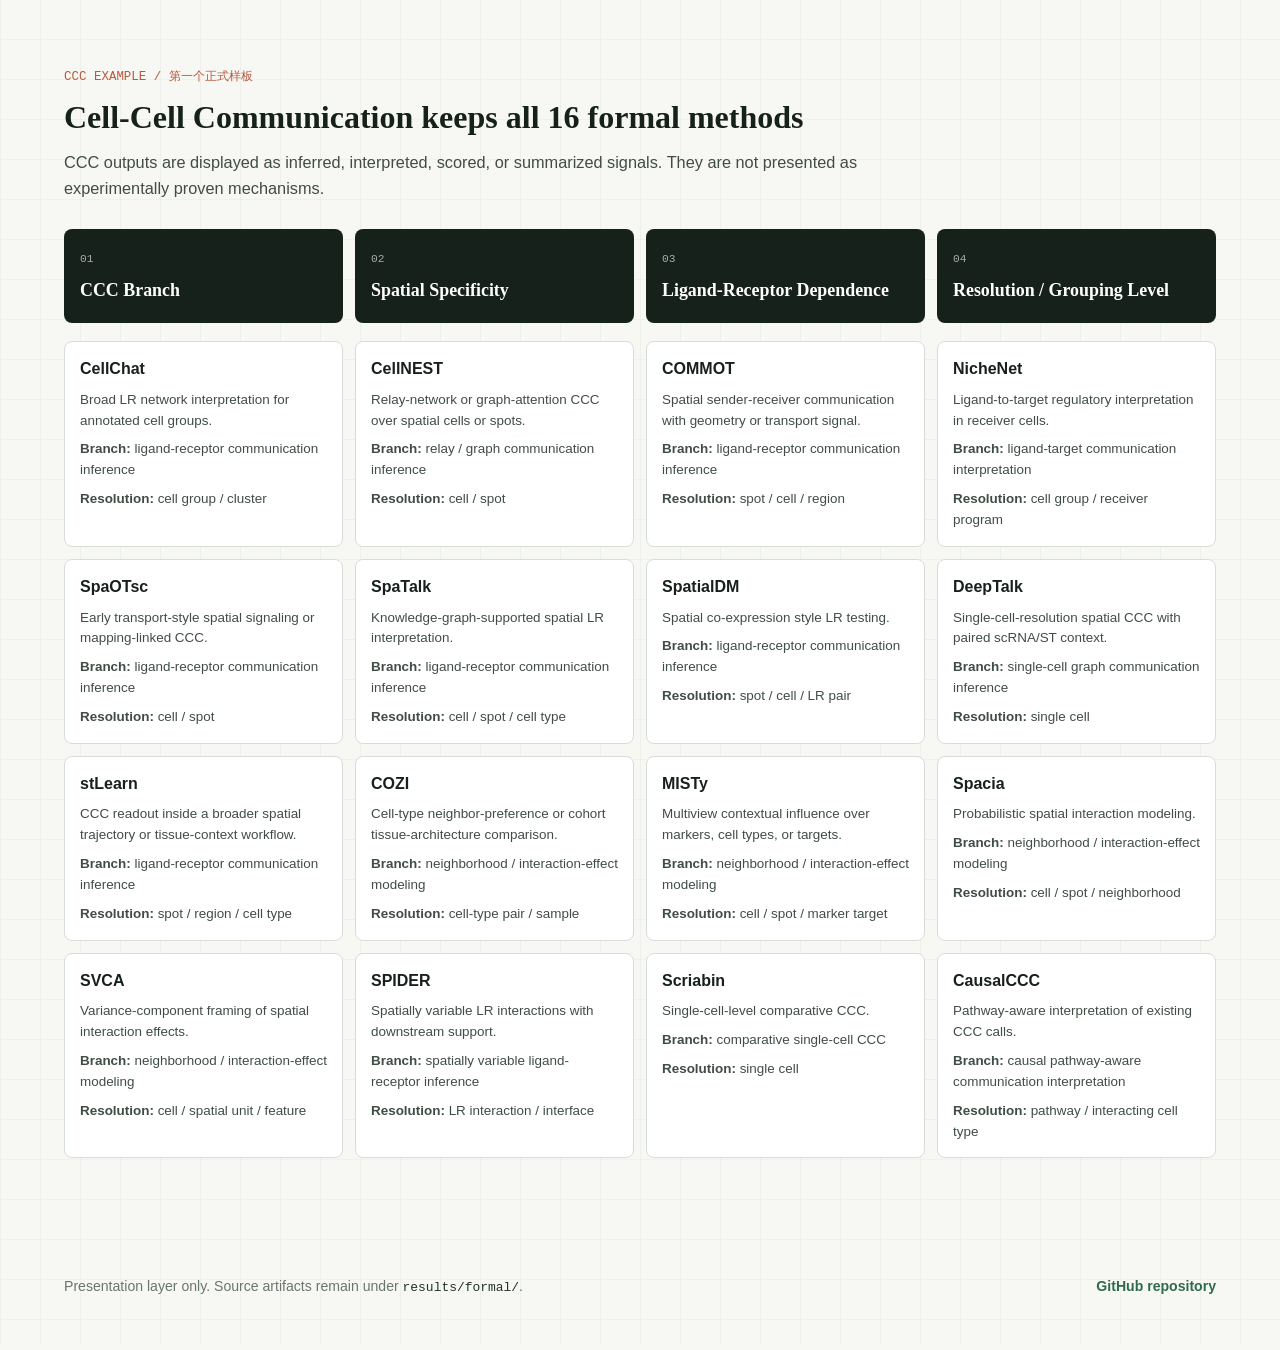
==== commit 6dd94873: "Fix showcase loading and route playground" ====
--- a/docs/layer1_2_showcase/index.html
+++ b/docs/layer1_2_showcase/index.html
@@ -19,6 +19,7 @@
         <span>BioHarness</span>
       </div>
       <nav class="nav-links" aria-label="Page sections">
+        <a href="#playground">Playground</a>
         <a href="#registry">Layer 1</a>
         <a href="#method-panel">Layer 2</a>
         <a href="#protocol">Protocol</a>
@@ -60,6 +61,28 @@
             Layer 1 is fixed to 20 active <code>Analysis Problem</code> values. The routing signal is
             research object plus target output; input type only breaks ties.
           </p>
+        </div>
+
+        <div id="playground" class="playground-shell" aria-labelledby="playground-title">
+          <article class="playground-intro">
+            <p class="eyebrow">Agent route playground / 老板可试玩</p>
+            <h3 id="playground-title">Tap one route bubble and jump into the matching Layer 2 file</h3>
+            <p class="playground-copy">
+              The bubble deck simulates how an agent should stay inside the 20 formal routes instead of
+              wandering off to search for random packages.
+            </p>
+            <div class="playground-preview" aria-live="polite">
+              <span class="playground-kicker">Selected route</span>
+              <strong id="playgroundRoute">Cell-Cell Communication</strong>
+              <p id="playgroundTarget" class="playground-target"></p>
+              <p id="playgroundOutput" class="playground-output"></p>
+              <span id="playgroundHint" class="playground-hint">Selecting a bubble scrolls to Layer 2 automatically.</span>
+            </div>
+          </article>
+
+          <div class="bubble-stage" aria-label="Bubble route selector">
+            <div id="bubbleCloud" class="bubble-cloud" role="list"></div>
+          </div>
         </div>
 
         <div class="registry-workbench">
@@ -168,6 +191,7 @@
       </footer>
     </main>
 
+    <script src="assets/registry-inline.js"></script>
     <script src="assets/site.js" defer></script>
   </body>
 </html>
--- a/docs/layer1_2_showcase/assets/site.css
+++ b/docs/layer1_2_showcase/assets/site.css
@@ -133,12 +133,12 @@
 }
 
 .overview {
-  min-height: calc(100vh - 64px);
+  min-height: min(880px, calc(92vh - 64px));
   display: grid;
   grid-template-columns: minmax(0, 1fr) minmax(360px, 0.82fr);
   align-items: stretch;
   gap: 28px;
-  padding: clamp(32px, 6vw, 76px) clamp(20px, 5vw, 72px) clamp(24px, 5vw, 56px);
+  padding: clamp(32px, 6vw, 76px) clamp(20px, 5vw, 72px) clamp(12px, 4vw, 32px);
 }
 
 .overview-copy {
@@ -282,6 +282,10 @@
   aspect-ratio: 760 / 460;
 }
 
+#method-panel {
+  scroll-margin-top: 88px;
+}
+
 .registry-section,
 .method-section,
 .protocol-section,
@@ -299,6 +303,168 @@
   margin: 16px 0 0;
   color: var(--ink-soft);
   font-size: 1.02rem;
+}
+
+.playground-shell {
+  display: grid;
+  grid-template-columns: minmax(280px, 0.46fr) minmax(0, 1fr);
+  gap: 18px;
+  margin-bottom: 24px;
+}
+
+.playground-intro,
+.bubble-stage {
+  min-width: 0;
+  background: rgba(255, 255, 255, 0.84);
+  border: 1px solid var(--line);
+  border-radius: var(--radius);
+  box-shadow: 0 12px 28px rgba(23, 33, 28, 0.08);
+}
+
+.playground-intro {
+  padding: 22px;
+}
+
+.playground-copy {
+  margin: 14px 0 0;
+  color: var(--ink-soft);
+}
+
+.playground-preview {
+  margin-top: 20px;
+  padding: 18px;
+  background:
+    linear-gradient(135deg, rgba(47, 106, 79, 0.08), transparent 48%),
+    linear-gradient(315deg, rgba(47, 111, 145, 0.08), transparent 52%),
+    #17211c;
+  color: #f7f8f4;
+  border-radius: 7px;
+}
+
+.playground-kicker {
+  display: block;
+  color: rgba(247, 248, 244, 0.66);
+  font-family: var(--mono);
+  font-size: 0.72rem;
+  text-transform: uppercase;
+}
+
+.playground-preview strong {
+  display: block;
+  margin-top: 12px;
+  font-family: var(--serif);
+  font-size: 1.52rem;
+  line-height: 1.06;
+}
+
+.playground-target,
+.playground-output {
+  margin: 14px 0 0;
+  color: rgba(247, 248, 244, 0.84);
+  font-size: 0.94rem;
+}
+
+.playground-hint {
+  display: block;
+  margin-top: 18px;
+  color: rgba(247, 248, 244, 0.6);
+  font-family: var(--mono);
+  font-size: 0.72rem;
+  text-transform: uppercase;
+}
+
+.bubble-stage {
+  padding: 18px;
+  background:
+    radial-gradient(circle at 20% 0%, rgba(47, 106, 79, 0.08), transparent 38%),
+    radial-gradient(circle at 100% 100%, rgba(189, 86, 59, 0.07), transparent 30%),
+    rgba(255, 255, 255, 0.9);
+}
+
+.bubble-cloud {
+  display: flex;
+  flex-wrap: wrap;
+  gap: 12px;
+  align-items: center;
+  justify-content: center;
+  min-height: 340px;
+}
+
+.route-bubble {
+  --bubble-size: 120px;
+  min-width: 0;
+  width: var(--bubble-size);
+  height: var(--bubble-size);
+  display: flex;
+  flex-direction: column;
+  justify-content: center;
+  align-items: center;
+  gap: 8px;
+  padding: 14px;
+  text-align: center;
+  color: var(--ink);
+  background:
+    radial-gradient(circle at 35% 22%, rgba(255, 255, 255, 0.94), rgba(255, 255, 255, 0.7) 55%, rgba(47, 106, 79, 0.12) 100%);
+  border: 1px solid color-mix(in srgb, var(--accent) 36%, white);
+  border-radius: 50%;
+  box-shadow:
+    inset 0 1px 0 rgba(255, 255, 255, 0.8),
+    0 18px 30px rgba(23, 33, 28, 0.08);
+  cursor: pointer;
+  transform: translateY(0);
+  animation: bubble-rise 680ms ease both;
+  animation-delay: var(--delay);
+  transition: transform 180ms ease, box-shadow 180ms ease, border-color 180ms ease;
+}
+
+.route-bubble.size-large {
+  --bubble-size: 148px;
+}
+
+.route-bubble.size-medium {
+  --bubble-size: 132px;
+}
+
+.route-bubble.size-small {
+  --bubble-size: 112px;
+}
+
+.route-bubble:hover,
+.route-bubble:focus-visible,
+.route-bubble.is-active {
+  outline: none;
+  transform: translateY(-4px) scale(1.02);
+  border-color: var(--accent);
+  box-shadow:
+    inset 0 1px 0 rgba(255, 255, 255, 0.82),
+    0 22px 34px rgba(23, 33, 28, 0.12),
+    0 0 0 6px color-mix(in srgb, var(--accent) 16%, white);
+}
+
+.bubble-name {
+  display: block;
+  font-family: var(--serif);
+  font-size: 1rem;
+  line-height: 1.02;
+}
+
+.bubble-meta {
+  display: block;
+  color: var(--muted);
+  font-family: var(--mono);
+  font-size: 0.68rem;
+  text-transform: uppercase;
+}
+
+@keyframes bubble-rise {
+  from {
+    opacity: 0;
+    transform: translateY(14px) scale(0.92);
+  }
+  to {
+    opacity: 1;
+    transform: translateY(0) scale(1);
+  }
 }
 
 .registry-workbench {
@@ -364,7 +530,7 @@
 }
 
 .route-card {
-  min-height: 270px;
+  min-height: 236px;
   display: flex;
   flex-direction: column;
   gap: 13px;
@@ -429,6 +595,14 @@
   background: #edf1ec;
   border-top: 1px solid var(--line);
   border-bottom: 1px solid var(--line);
+  transition: box-shadow 180ms ease, background-color 180ms ease;
+}
+
+.method-section.is-jumped {
+  box-shadow: inset 0 0 0 2px rgba(47, 106, 79, 0.22);
+  background:
+    linear-gradient(135deg, rgba(47, 106, 79, 0.08), transparent 40%),
+    #edf1ec;
 }
 
 .method-layout {
@@ -758,6 +932,7 @@
 
 @media (max-width: 1180px) {
   .overview,
+  .playground-shell,
   .registry-workbench,
   .method-layout,
   .scenario-layout {
@@ -775,6 +950,10 @@
   .route-grid,
   .ccc-method-grid {
     grid-template-columns: repeat(2, minmax(0, 1fr));
+  }
+
+  .bubble-cloud {
+    min-height: 0;
   }
 
   .protocol-track,
@@ -818,6 +997,7 @@
   }
 
   .status-strip,
+  .bubble-cloud,
   .route-grid,
   .protocol-track,
   .scenario-grid,
@@ -826,6 +1006,12 @@
     grid-template-columns: 1fr;
   }
 
+  .bubble-cloud {
+    display: grid;
+    grid-template-columns: repeat(2, minmax(0, 1fr));
+    justify-items: center;
+  }
+
   .atlas-field {
     min-height: 300px;
   }
@@ -843,4 +1029,11 @@
     flex-direction: column;
     align-items: flex-start;
   }
-}
+
+  .route-bubble,
+  .route-bubble.size-large,
+  .route-bubble.size-medium,
+  .route-bubble.size-small {
+    --bubble-size: min(42vw, 148px);
+  }
+}
